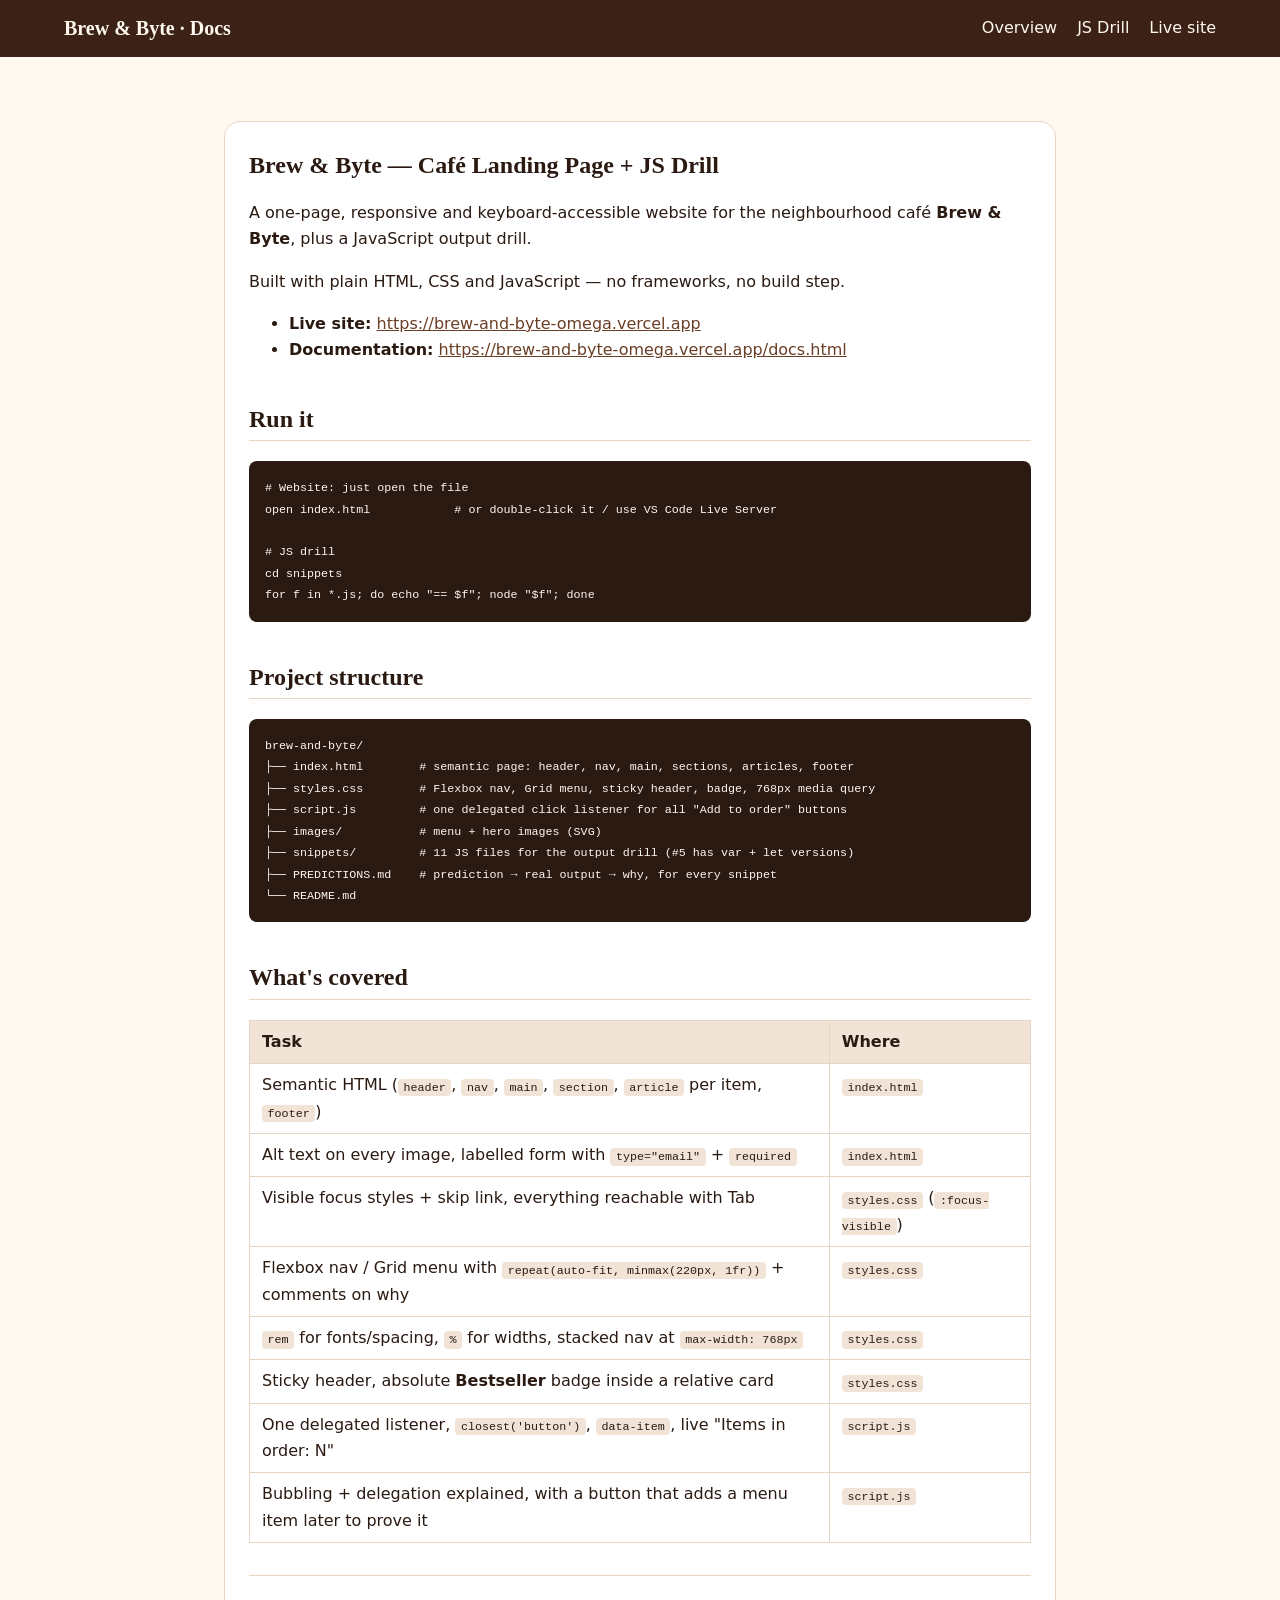
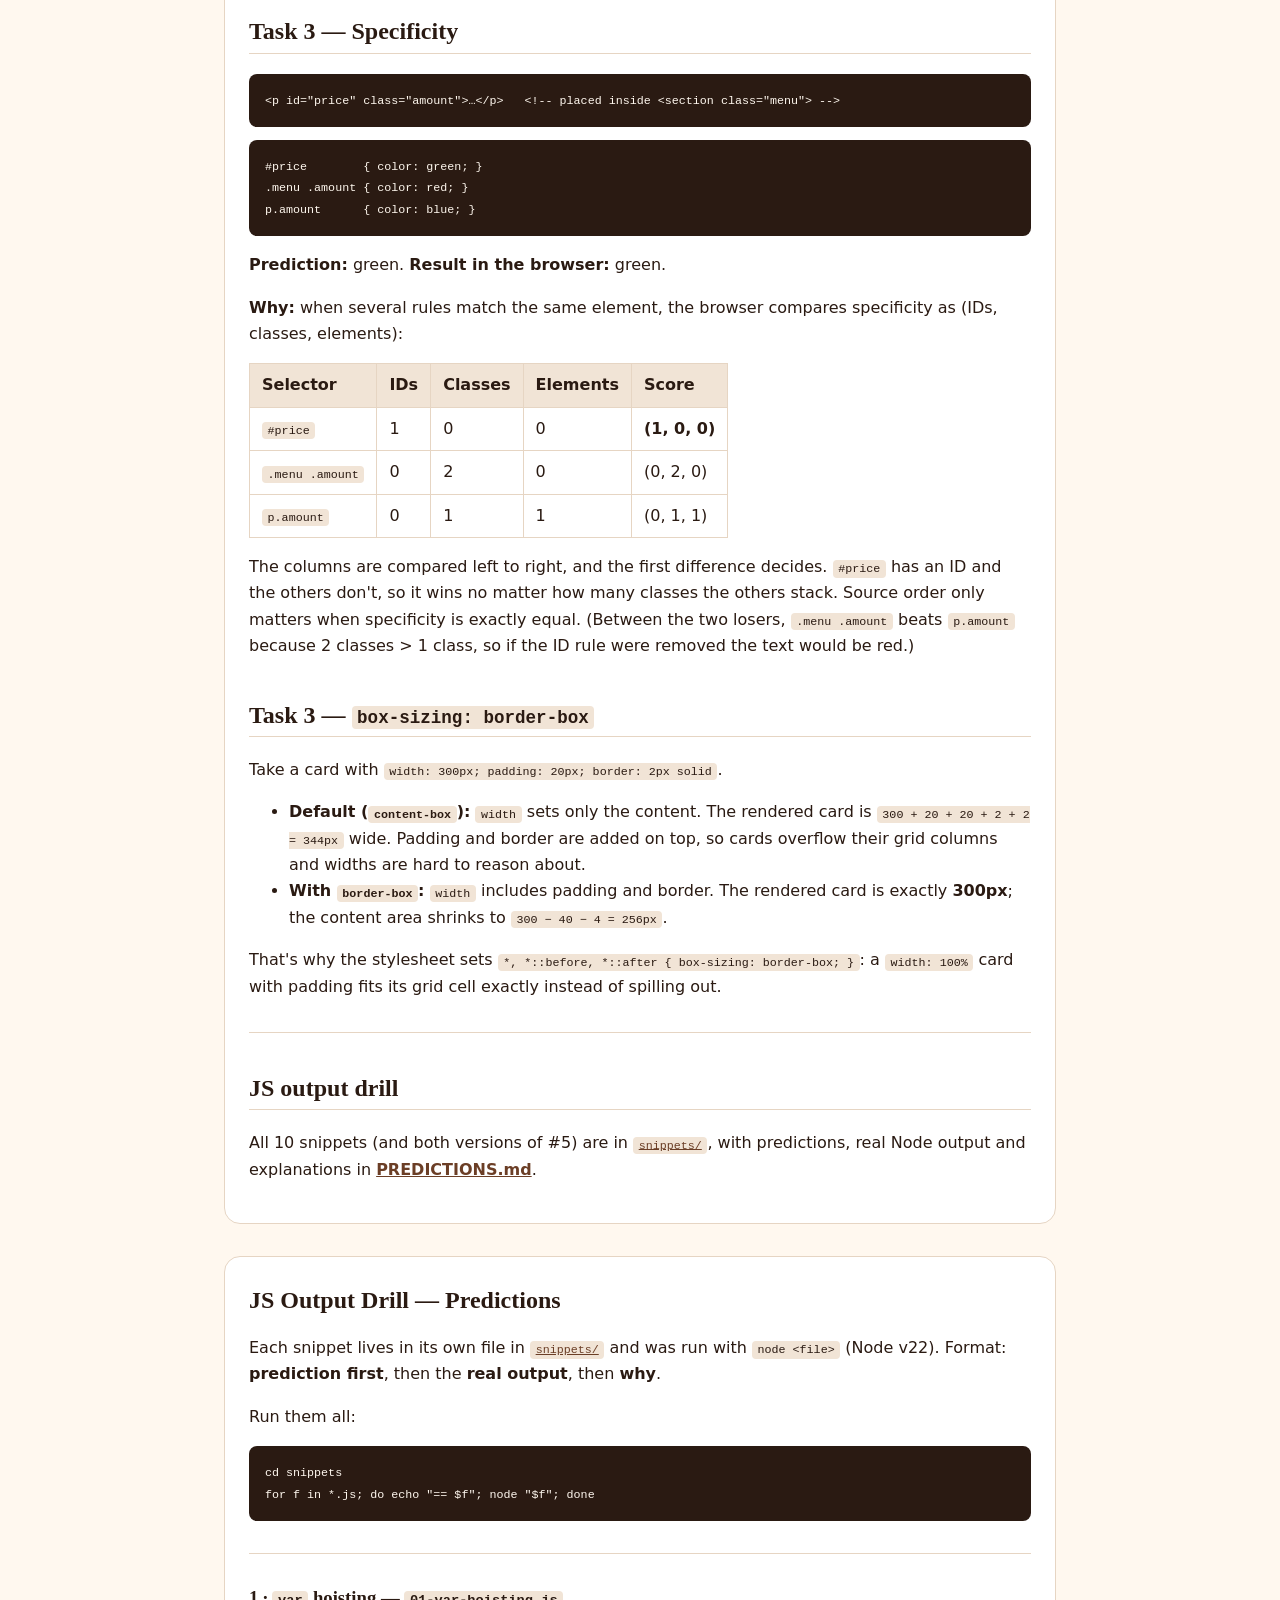
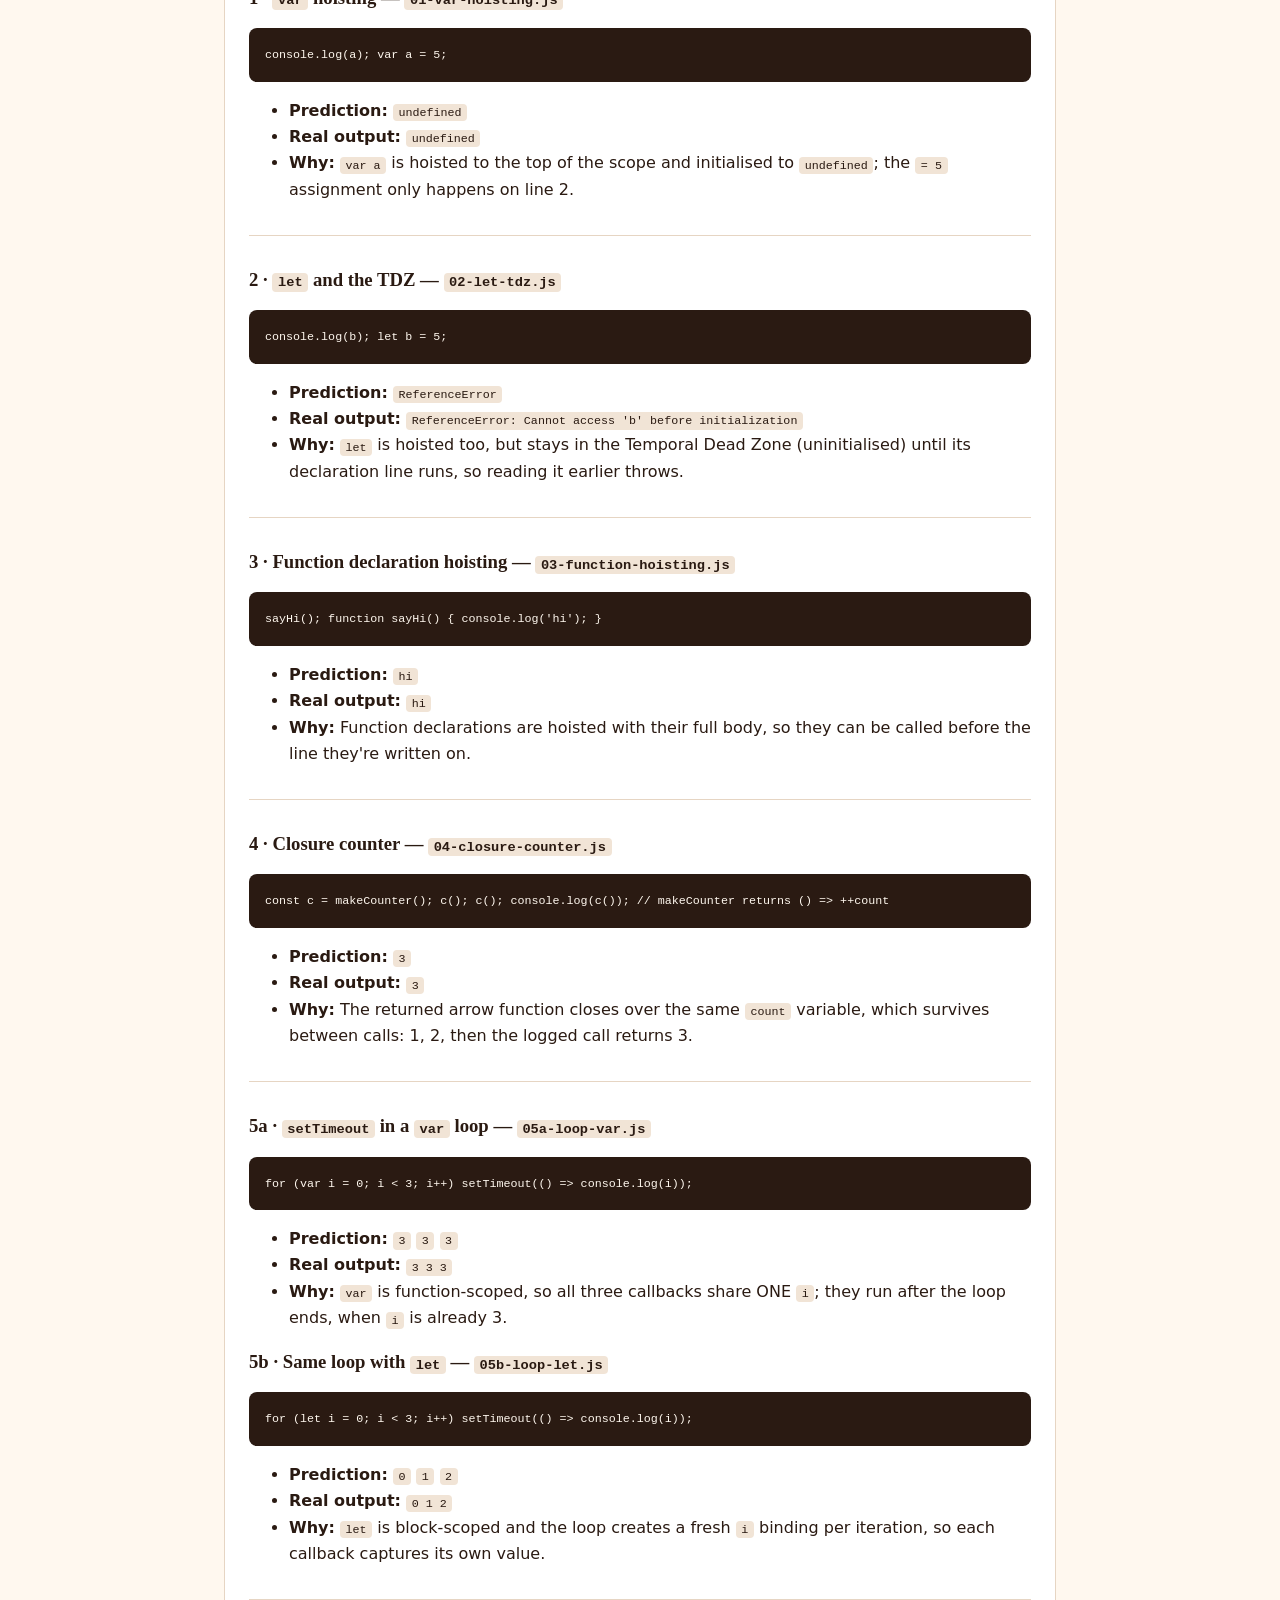
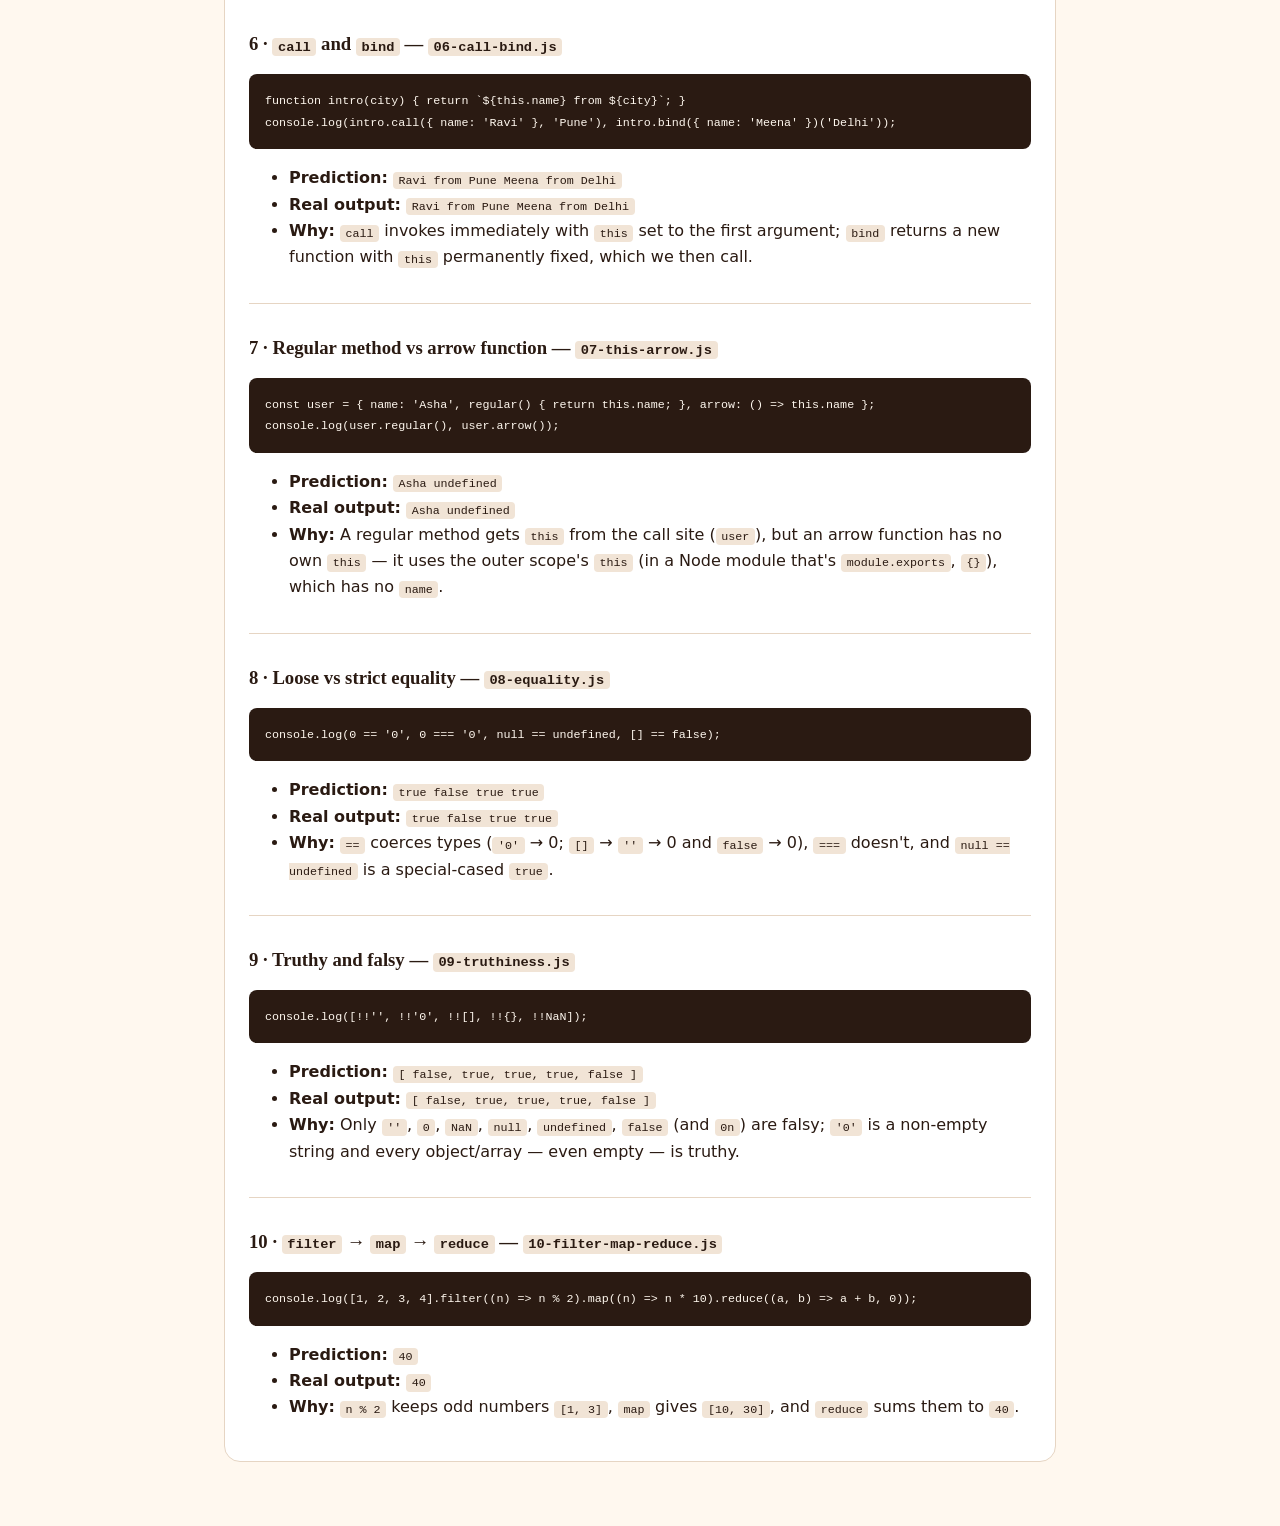
==== docs.html @ 35bbc421 "Add documentation page and live links" ====
<!DOCTYPE html>
<html lang="en">
<head>
  <meta charset="UTF-8" />
  <meta name="viewport" content="width=device-width, initial-scale=1.0" />
  <title>Brew &amp; Byte · Documentation</title>
  <style>
    *,*::before,*::after{box-sizing:border-box}
    body{margin:0;font-family:system-ui,-apple-system,"Segoe UI",Roboto,sans-serif;line-height:1.65;color:#2a1a12;background:#fff8ef}
    header{position:sticky;top:0;background:#3b2116;color:#fff8ef;padding:.75rem 5%;display:flex;justify-content:space-between;align-items:center;gap:1rem;flex-wrap:wrap}
    header a{color:#fff8ef;text-decoration:none;margin-left:1.25rem}
    header a:focus-visible,a:focus-visible{outline:.1875rem solid #1f6feb;outline-offset:.1875rem}
    .brand{font-family:Georgia,serif;font-weight:700;font-size:1.25rem;margin:0}
    main{width:90%;max-width:52rem;margin:0 auto;padding:2rem 0 4rem}
    h1,h2,h3{font-family:Georgia,"Times New Roman",serif;line-height:1.25}
    h2{margin-top:2.5rem;border-bottom:.0625rem solid #e6d5c3;padding-bottom:.4rem}
    a{color:#6b3e26}
    code{background:#f1e4d6;padding:.1rem .35rem;border-radius:.25rem;font-size:.9em}
    pre{background:#2a1a12;color:#fff8ef;padding:1rem;border-radius:.5rem;overflow-x:auto}
    pre code{background:none;padding:0;color:inherit}
    table{border-collapse:collapse;width:100%;margin:1rem 0;display:block;overflow-x:auto}
    th,td{border:.0625rem solid #e6d5c3;padding:.5rem .75rem;text-align:left;vertical-align:top}
    th{background:#f1e4d6}
    hr{border:0;border-top:.0625rem solid #e6d5c3;margin:2rem 0}
    .part{background:#fff;border:.0625rem solid #e6d5c3;border-radius:1rem;padding:.5rem 1.5rem 1.5rem;margin-top:2rem}
  </style>
</head>
<body>
  <header>
    <p class="brand">Brew &amp; Byte · Docs</p>
    <nav aria-label="Documentation"><a href="#overview">Overview</a><a href="#predictions">JS Drill</a><a href="index.html">Live site</a></nav>
  </header>
  <main>
    <article class="part" id="overview"><h1>Brew &amp; Byte — Café Landing Page + JS Drill</h1>
<p>A one-page, responsive and keyboard-accessible website for the neighbourhood café <strong>Brew &amp; Byte</strong>, plus a JavaScript output drill.</p>
<p>Built with plain HTML, CSS and JavaScript — no frameworks, no build step.</p>
<ul>
<li><strong>Live site:</strong> <a href="https://brew-and-byte-omega.vercel.app">https://brew-and-byte-omega.vercel.app</a></li>
<li><strong>Documentation:</strong> <a href="https://brew-and-byte-omega.vercel.app/docs.html">https://brew-and-byte-omega.vercel.app/docs.html</a></li>
</ul>
<h2>Run it</h2>
<pre><code class="language-bash"># Website: just open the file
open index.html            # or double-click it / use VS Code Live Server

# JS drill
cd snippets
for f in *.js; do echo &quot;== $f&quot;; node &quot;$f&quot;; done
</code></pre>
<h2>Project structure</h2>
<pre><code>brew-and-byte/
├── index.html        # semantic page: header, nav, main, sections, articles, footer
├── styles.css        # Flexbox nav, Grid menu, sticky header, badge, 768px media query
├── script.js         # one delegated click listener for all &quot;Add to order&quot; buttons
├── images/           # menu + hero images (SVG)
├── snippets/         # 11 JS files for the output drill (#5 has var + let versions)
├── PREDICTIONS.md    # prediction → real output → why, for every snippet
└── README.md
</code></pre>
<h2>What's covered</h2>
<table>
<thead>
<tr>
<th>Task</th>
<th>Where</th>
</tr>
</thead>
<tbody>
<tr>
<td>Semantic HTML (<code>header</code>, <code>nav</code>, <code>main</code>, <code>section</code>, <code>article</code> per item, <code>footer</code>)</td>
<td><code>index.html</code></td>
</tr>
<tr>
<td>Alt text on every image, labelled form with <code>type="email"</code> + <code>required</code></td>
<td><code>index.html</code></td>
</tr>
<tr>
<td>Visible focus styles + skip link, everything reachable with Tab</td>
<td><code>styles.css</code> (<code>:focus-visible</code>)</td>
</tr>
<tr>
<td>Flexbox nav / Grid menu with <code>repeat(auto-fit, minmax(220px, 1fr))</code> + comments on why</td>
<td><code>styles.css</code></td>
</tr>
<tr>
<td><code>rem</code> for fonts/spacing, <code>%</code> for widths, stacked nav at <code>max-width: 768px</code></td>
<td><code>styles.css</code></td>
</tr>
<tr>
<td>Sticky header, absolute <strong>Bestseller</strong> badge inside a relative card</td>
<td><code>styles.css</code></td>
</tr>
<tr>
<td>One delegated listener, <code>closest('button')</code>, <code>data-item</code>, live "Items in order: N"</td>
<td><code>script.js</code></td>
</tr>
<tr>
<td>Bubbling + delegation explained, with a button that adds a menu item later to prove it</td>
<td><code>script.js</code></td>
</tr>
</tbody>
</table>
<hr />
<h2>Task 3 — Specificity</h2>
<pre><code class="language-html">&lt;p id=&quot;price&quot; class=&quot;amount&quot;&gt;…&lt;/p&gt;   &lt;!-- placed inside &lt;section class=&quot;menu&quot;&gt; --&gt;
</code></pre>
<pre><code class="language-css">#price        { color: green; }
.menu .amount { color: red; }
p.amount      { color: blue; }
</code></pre>
<p><strong>Prediction:</strong> green. <strong>Result in the browser:</strong> green.</p>
<p><strong>Why:</strong> when several rules match the same element, the browser compares specificity as (IDs, classes, elements):</p>
<table>
<thead>
<tr>
<th>Selector</th>
<th>IDs</th>
<th>Classes</th>
<th>Elements</th>
<th>Score</th>
</tr>
</thead>
<tbody>
<tr>
<td><code>#price</code></td>
<td>1</td>
<td>0</td>
<td>0</td>
<td><strong>(1, 0, 0)</strong></td>
</tr>
<tr>
<td><code>.menu .amount</code></td>
<td>0</td>
<td>2</td>
<td>0</td>
<td>(0, 2, 0)</td>
</tr>
<tr>
<td><code>p.amount</code></td>
<td>0</td>
<td>1</td>
<td>1</td>
<td>(0, 1, 1)</td>
</tr>
</tbody>
</table>
<p>The columns are compared left to right, and the first difference decides. <code>#price</code> has an ID and the others don't, so it wins no matter how many classes the others stack. Source order only matters when specificity is exactly equal. (Between the two losers, <code>.menu .amount</code> beats <code>p.amount</code> because 2 classes &gt; 1 class, so if the ID rule were removed the text would be red.)</p>
<h2>Task 3 — <code>box-sizing: border-box</code></h2>
<p>Take a card with <code>width: 300px; padding: 20px; border: 2px solid</code>.</p>
<ul>
<li><strong>Default (<code>content-box</code>):</strong> <code>width</code> sets only the content. The rendered card is <code>300 + 20 + 20 + 2 + 2 = 344px</code> wide. Padding and border are added on top, so cards overflow their grid columns and widths are hard to reason about.</li>
<li><strong>With <code>border-box</code>:</strong> <code>width</code> includes padding and border. The rendered card is exactly <strong>300px</strong>; the content area shrinks to <code>300 − 40 − 4 = 256px</code>.</li>
</ul>
<p>That's why the stylesheet sets <code>*, *::before, *::after { box-sizing: border-box; }</code>: a <code>width: 100%</code> card with padding fits its grid cell exactly instead of spilling out.</p>
<hr />
<h2>JS output drill</h2>
<p>All 10 snippets (and both versions of #5) are in <a href="#predictions"><code>snippets/</code></a>, with predictions, real Node output and explanations in <strong><a href="#predictions">PREDICTIONS.md</a></strong>.</p></article>
    <article class="part" id="predictions"><h1>JS Output Drill — Predictions</h1>
<p>Each snippet lives in its own file in <a href="#predictions"><code>snippets/</code></a> and was run with <code>node &lt;file&gt;</code> (Node v22).
Format: <strong>prediction first</strong>, then the <strong>real output</strong>, then <strong>why</strong>.</p>
<p>Run them all:</p>
<pre><code class="language-bash">cd snippets
for f in *.js; do echo &quot;== $f&quot;; node &quot;$f&quot;; done
</code></pre>
<hr />
<h3>1 · <code>var</code> hoisting — <code>01-var-hoisting.js</code></h3>
<pre><code class="language-js">console.log(a); var a = 5;
</code></pre>
<ul>
<li><strong>Prediction:</strong> <code>undefined</code></li>
<li><strong>Real output:</strong> <code>undefined</code></li>
<li><strong>Why:</strong> <code>var a</code> is hoisted to the top of the scope and initialised to <code>undefined</code>; the <code>= 5</code> assignment only happens on line 2.</li>
</ul>
<hr />
<h3>2 · <code>let</code> and the TDZ — <code>02-let-tdz.js</code></h3>
<pre><code class="language-js">console.log(b); let b = 5;
</code></pre>
<ul>
<li><strong>Prediction:</strong> <code>ReferenceError</code></li>
<li><strong>Real output:</strong> <code>ReferenceError: Cannot access 'b' before initialization</code></li>
<li><strong>Why:</strong> <code>let</code> is hoisted too, but stays in the Temporal Dead Zone (uninitialised) until its declaration line runs, so reading it earlier throws.</li>
</ul>
<hr />
<h3>3 · Function declaration hoisting — <code>03-function-hoisting.js</code></h3>
<pre><code class="language-js">sayHi(); function sayHi() { console.log('hi'); }
</code></pre>
<ul>
<li><strong>Prediction:</strong> <code>hi</code></li>
<li><strong>Real output:</strong> <code>hi</code></li>
<li><strong>Why:</strong> Function declarations are hoisted with their full body, so they can be called before the line they're written on.</li>
</ul>
<hr />
<h3>4 · Closure counter — <code>04-closure-counter.js</code></h3>
<pre><code class="language-js">const c = makeCounter(); c(); c(); console.log(c()); // makeCounter returns () =&gt; ++count
</code></pre>
<ul>
<li><strong>Prediction:</strong> <code>3</code></li>
<li><strong>Real output:</strong> <code>3</code></li>
<li><strong>Why:</strong> The returned arrow function closes over the same <code>count</code> variable, which survives between calls: 1, 2, then the logged call returns 3.</li>
</ul>
<hr />
<h3>5a · <code>setTimeout</code> in a <code>var</code> loop — <code>05a-loop-var.js</code></h3>
<pre><code class="language-js">for (var i = 0; i &lt; 3; i++) setTimeout(() =&gt; console.log(i));
</code></pre>
<ul>
<li><strong>Prediction:</strong> <code>3</code> <code>3</code> <code>3</code></li>
<li><strong>Real output:</strong>
  <code>3
  3
  3</code></li>
<li><strong>Why:</strong> <code>var</code> is function-scoped, so all three callbacks share ONE <code>i</code>; they run after the loop ends, when <code>i</code> is already 3.</li>
</ul>
<h3>5b · Same loop with <code>let</code> — <code>05b-loop-let.js</code></h3>
<pre><code class="language-js">for (let i = 0; i &lt; 3; i++) setTimeout(() =&gt; console.log(i));
</code></pre>
<ul>
<li><strong>Prediction:</strong> <code>0</code> <code>1</code> <code>2</code></li>
<li><strong>Real output:</strong>
  <code>0
  1
  2</code></li>
<li><strong>Why:</strong> <code>let</code> is block-scoped and the loop creates a fresh <code>i</code> binding per iteration, so each callback captures its own value.</li>
</ul>
<hr />
<h3>6 · <code>call</code> and <code>bind</code> — <code>06-call-bind.js</code></h3>
<pre><code class="language-js">function intro(city) { return `${this.name} from ${city}`; }
console.log(intro.call({ name: 'Ravi' }, 'Pune'), intro.bind({ name: 'Meena' })('Delhi'));
</code></pre>
<ul>
<li><strong>Prediction:</strong> <code>Ravi from Pune Meena from Delhi</code></li>
<li><strong>Real output:</strong> <code>Ravi from Pune Meena from Delhi</code></li>
<li><strong>Why:</strong> <code>call</code> invokes immediately with <code>this</code> set to the first argument; <code>bind</code> returns a new function with <code>this</code> permanently fixed, which we then call.</li>
</ul>
<hr />
<h3>7 · Regular method vs arrow function — <code>07-this-arrow.js</code></h3>
<pre><code class="language-js">const user = { name: 'Asha', regular() { return this.name; }, arrow: () =&gt; this.name };
console.log(user.regular(), user.arrow());
</code></pre>
<ul>
<li><strong>Prediction:</strong> <code>Asha undefined</code></li>
<li><strong>Real output:</strong> <code>Asha undefined</code></li>
<li><strong>Why:</strong> A regular method gets <code>this</code> from the call site (<code>user</code>), but an arrow function has no own <code>this</code> — it uses the outer scope's <code>this</code> (in a Node module that's <code>module.exports</code>, <code>{}</code>), which has no <code>name</code>.</li>
</ul>
<hr />
<h3>8 · Loose vs strict equality — <code>08-equality.js</code></h3>
<pre><code class="language-js">console.log(0 == '0', 0 === '0', null == undefined, [] == false);
</code></pre>
<ul>
<li><strong>Prediction:</strong> <code>true false true true</code></li>
<li><strong>Real output:</strong> <code>true false true true</code></li>
<li><strong>Why:</strong> <code>==</code> coerces types (<code>'0'</code> → 0; <code>[]</code> → <code>''</code> → 0 and <code>false</code> → 0), <code>===</code> doesn't, and <code>null == undefined</code> is a special-cased <code>true</code>.</li>
</ul>
<hr />
<h3>9 · Truthy and falsy — <code>09-truthiness.js</code></h3>
<pre><code class="language-js">console.log([!!'', !!'0', !![], !!{}, !!NaN]);
</code></pre>
<ul>
<li><strong>Prediction:</strong> <code>[ false, true, true, true, false ]</code></li>
<li><strong>Real output:</strong> <code>[ false, true, true, true, false ]</code></li>
<li><strong>Why:</strong> Only <code>''</code>, <code>0</code>, <code>NaN</code>, <code>null</code>, <code>undefined</code>, <code>false</code> (and <code>0n</code>) are falsy; <code>'0'</code> is a non-empty string and every object/array — even empty — is truthy.</li>
</ul>
<hr />
<h3>10 · <code>filter</code> → <code>map</code> → <code>reduce</code> — <code>10-filter-map-reduce.js</code></h3>
<pre><code class="language-js">console.log([1, 2, 3, 4].filter((n) =&gt; n % 2).map((n) =&gt; n * 10).reduce((a, b) =&gt; a + b, 0));
</code></pre>
<ul>
<li><strong>Prediction:</strong> <code>40</code></li>
<li><strong>Real output:</strong> <code>40</code></li>
<li><strong>Why:</strong> <code>n % 2</code> keeps odd numbers <code>[1, 3]</code>, <code>map</code> gives <code>[10, 30]</code>, and <code>reduce</code> sums them to <code>40</code>.</li>
</ul></article>
  </main>
</body>
</html>
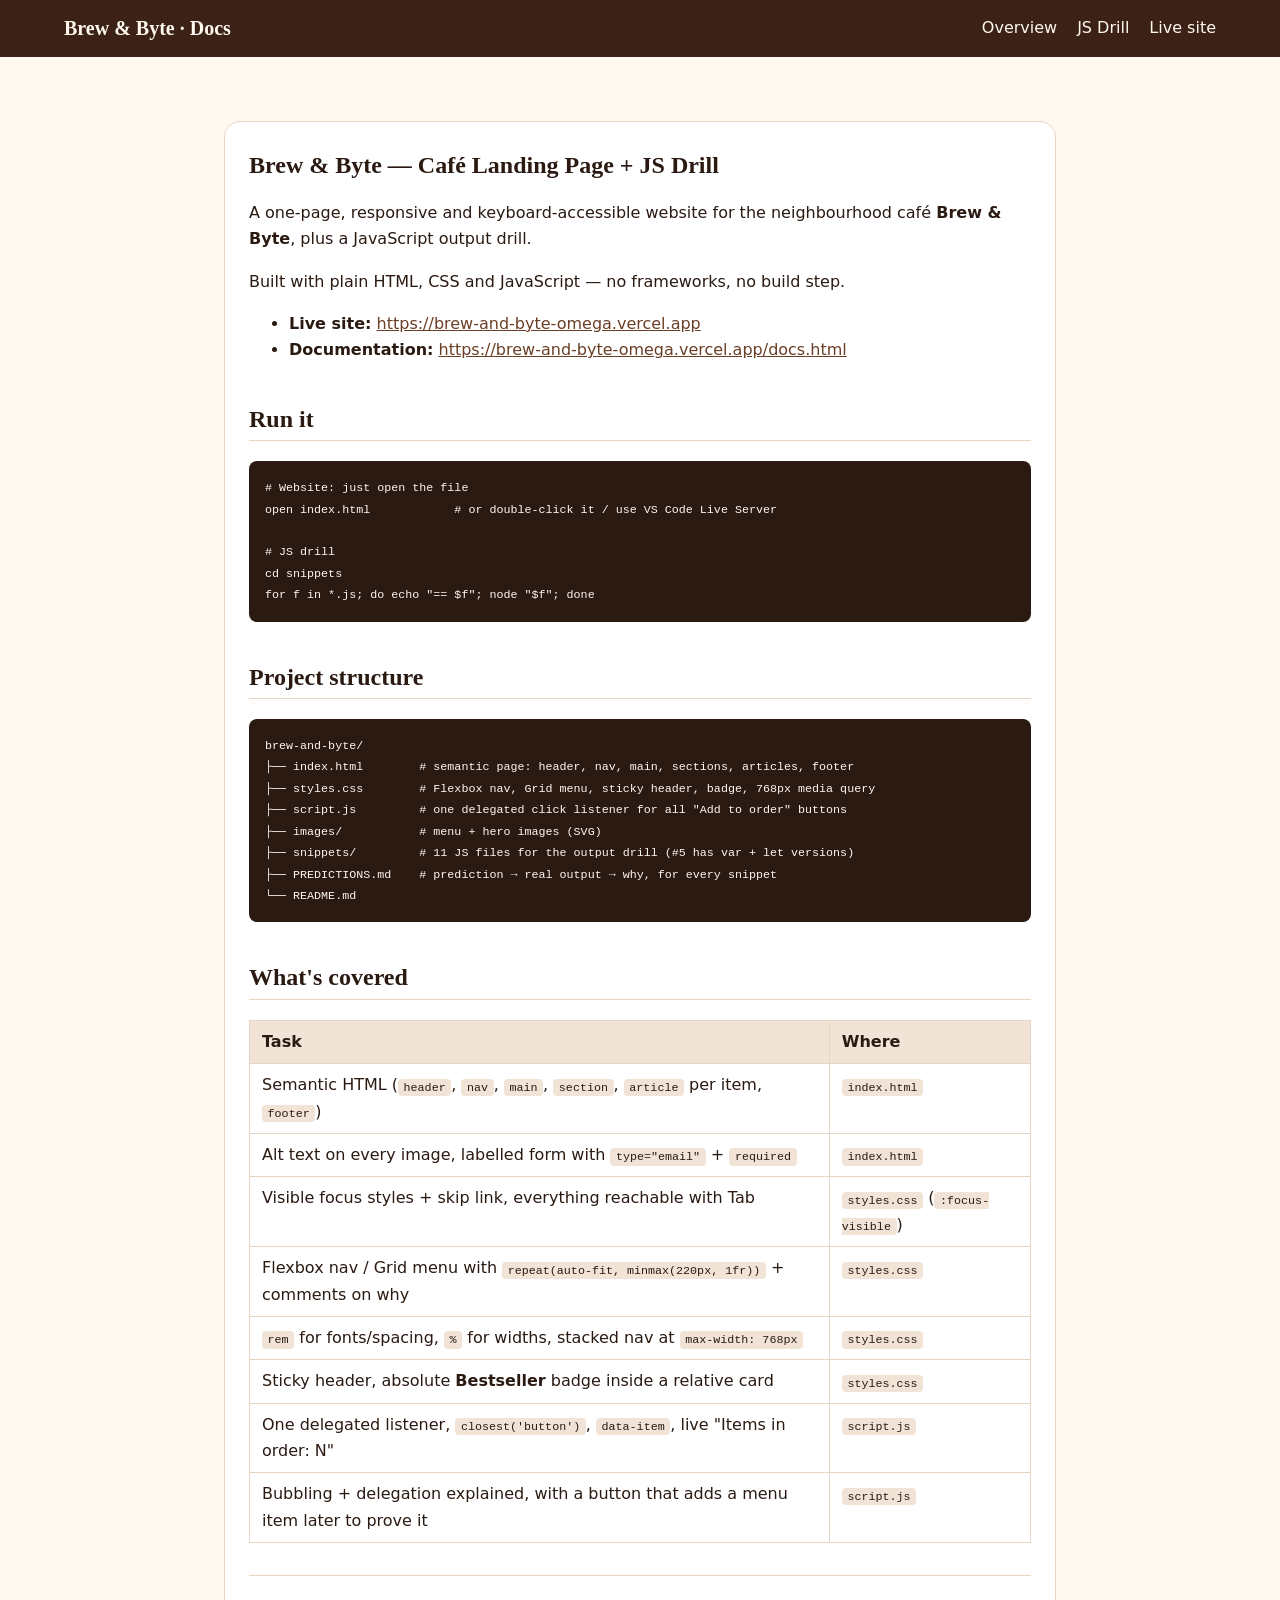
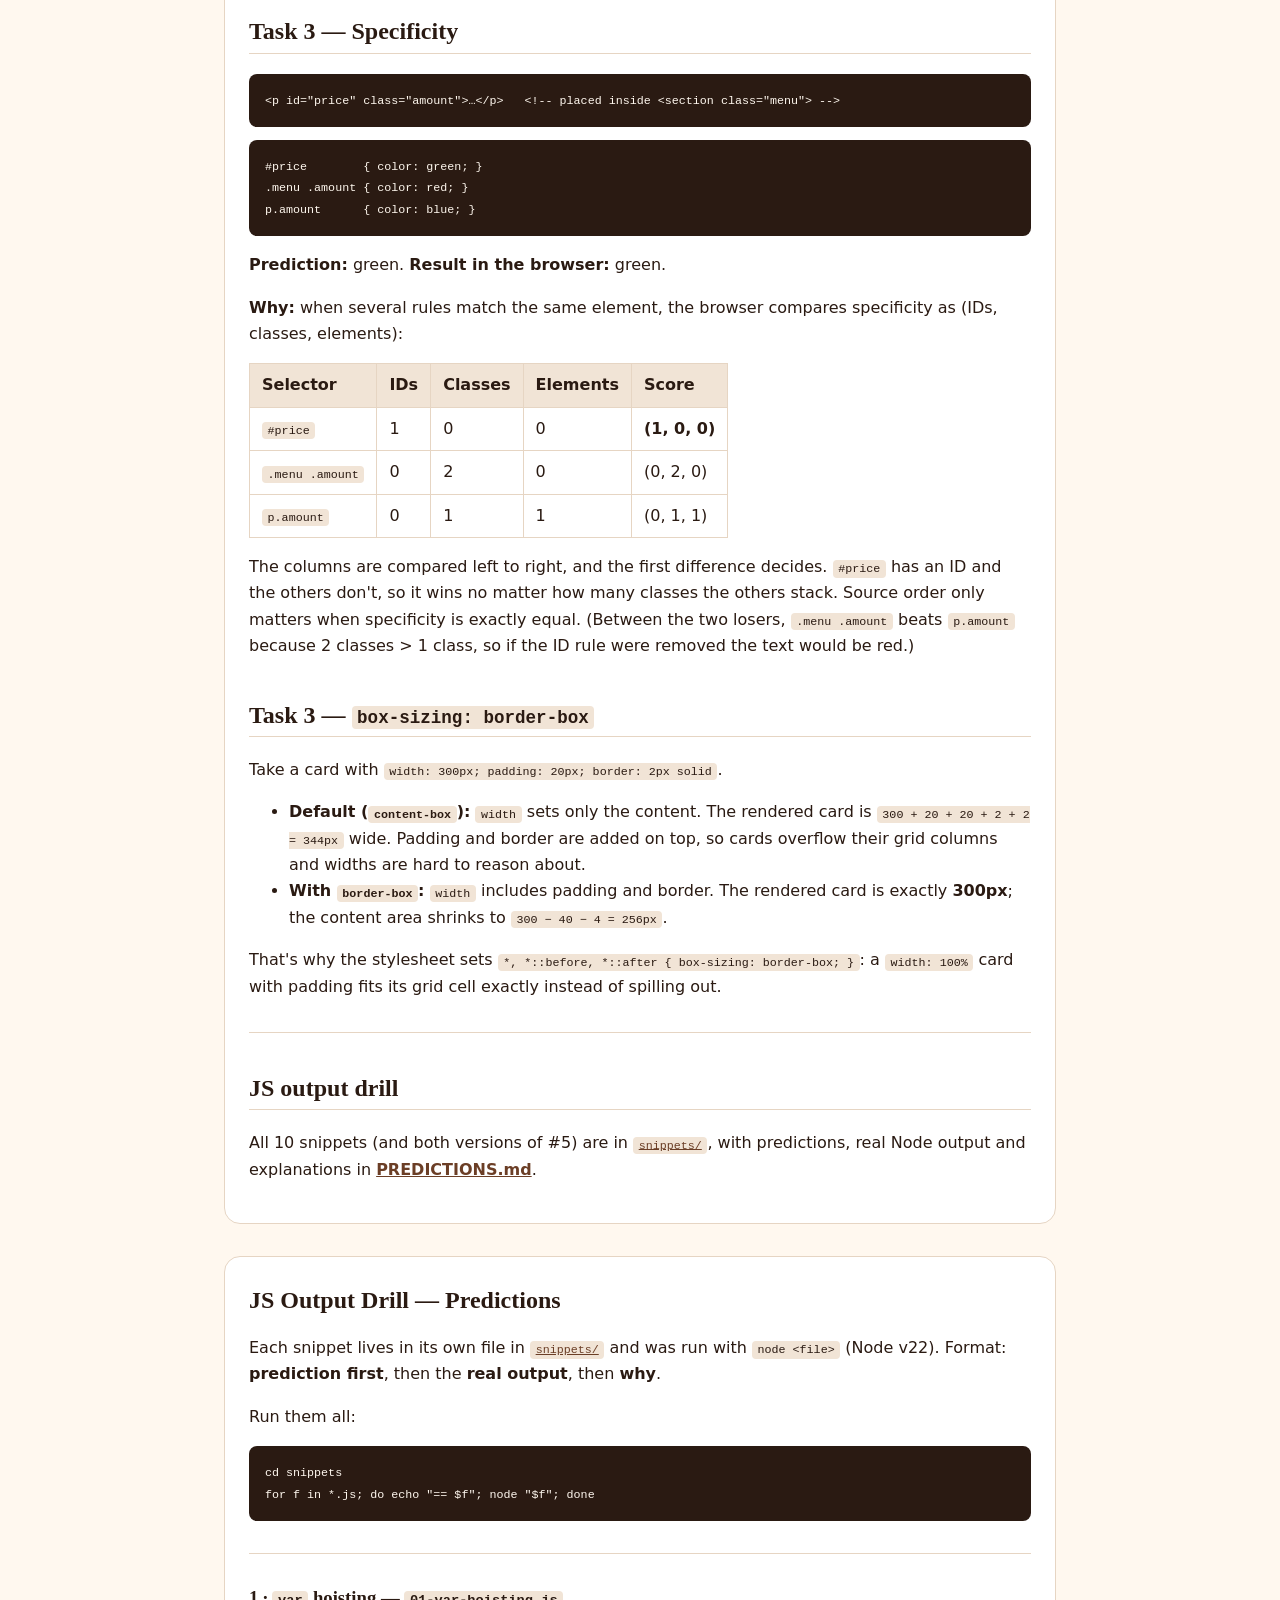
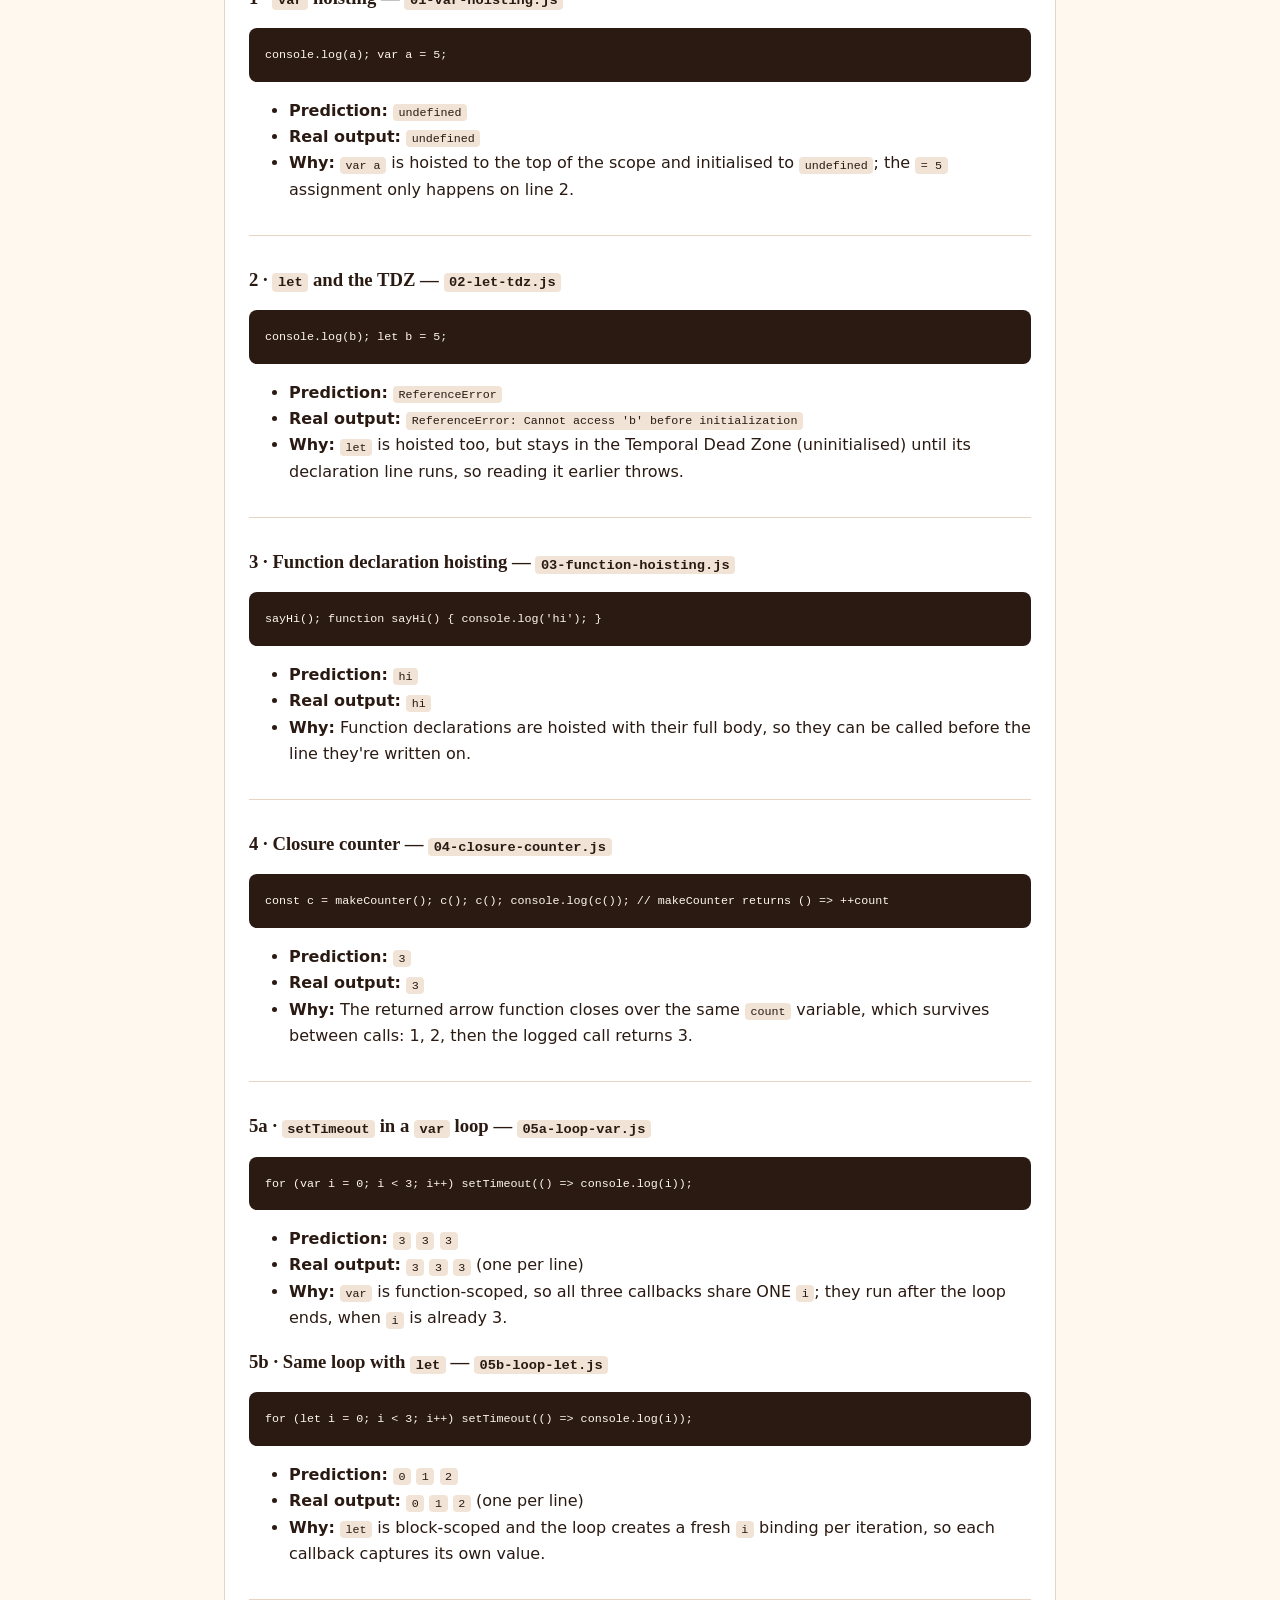
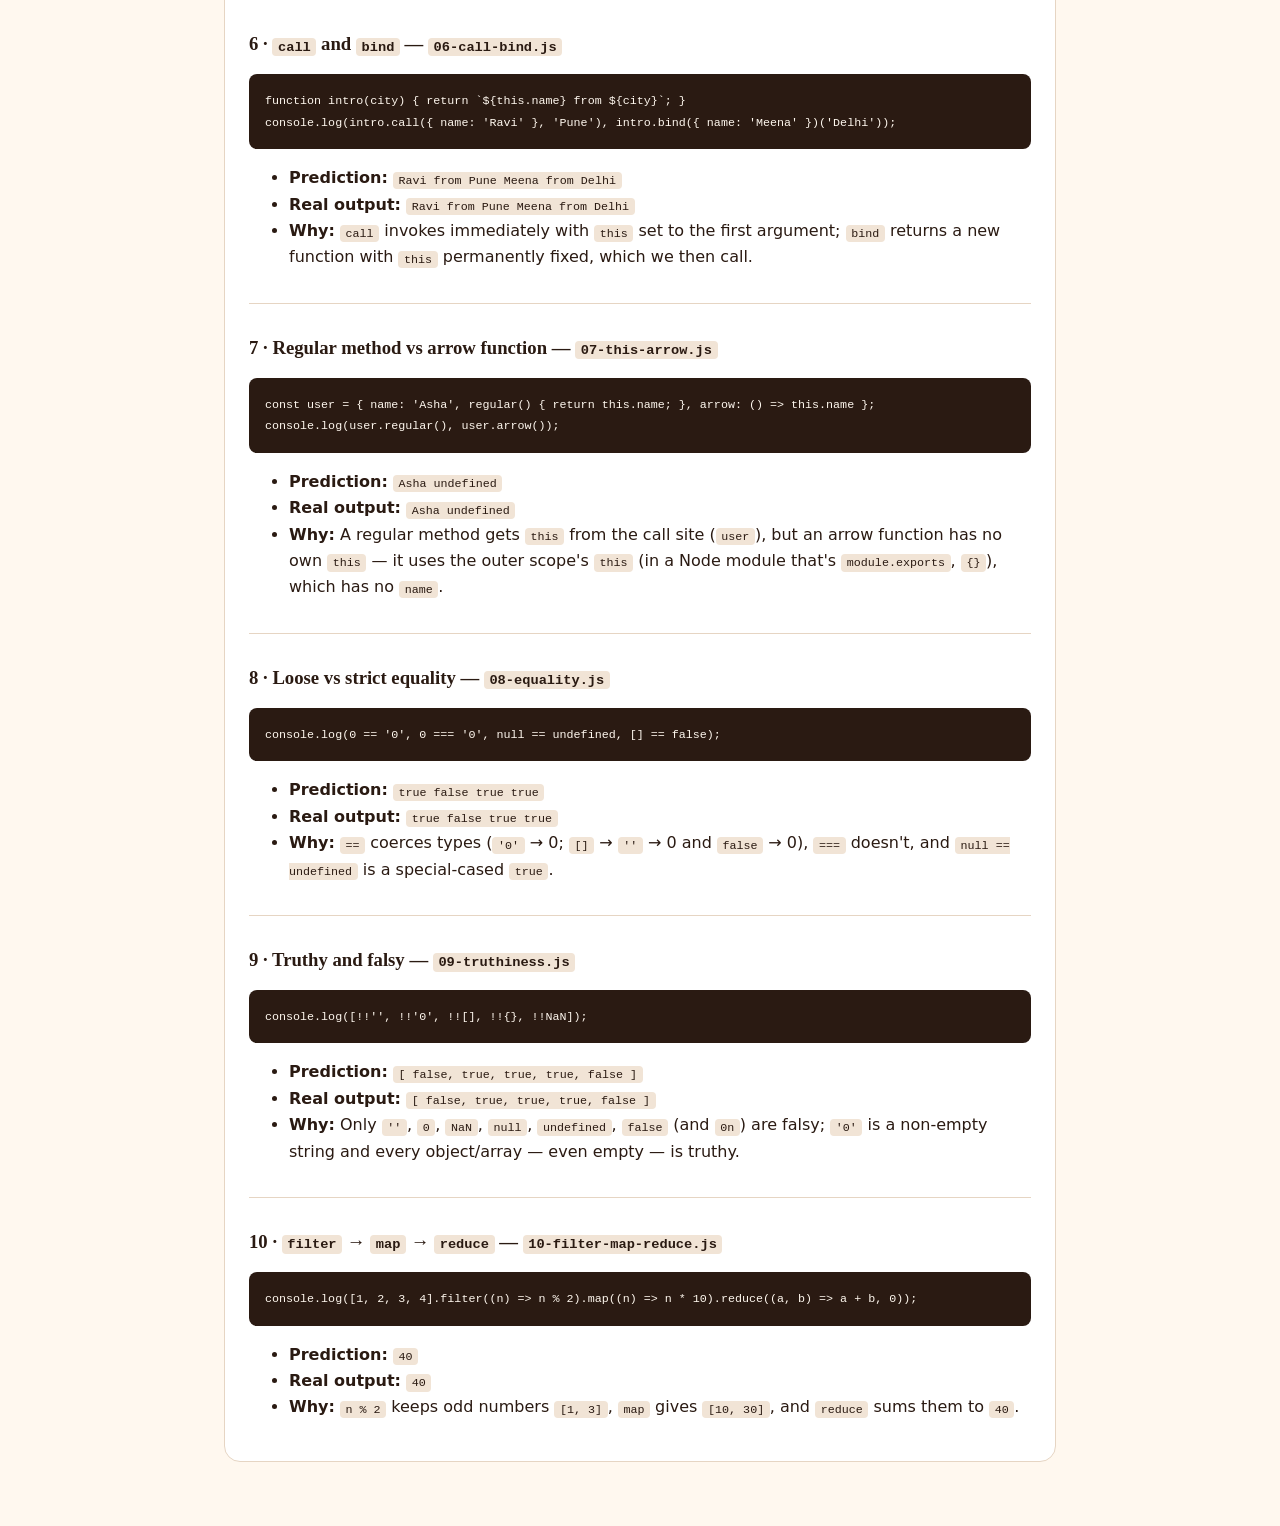
==== commit 96cbc731: "Tidy docs output formatting" ====
--- a/docs.html
+++ b/docs.html
@@ -204,9 +204,7 @@
 <ul>
 <li><strong>Prediction:</strong> <code>3</code> <code>3</code> <code>3</code></li>
 <li><strong>Real output:</strong>
-  <code>3
-  3
-  3</code></li>
+  <code>3</code> <code>3</code> <code>3</code> (one per line)</li>
 <li><strong>Why:</strong> <code>var</code> is function-scoped, so all three callbacks share ONE <code>i</code>; they run after the loop ends, when <code>i</code> is already 3.</li>
 </ul>
 <h3>5b · Same loop with <code>let</code> — <code>05b-loop-let.js</code></h3>
@@ -215,9 +213,7 @@
 <ul>
 <li><strong>Prediction:</strong> <code>0</code> <code>1</code> <code>2</code></li>
 <li><strong>Real output:</strong>
-  <code>0
-  1
-  2</code></li>
+  <code>0</code> <code>1</code> <code>2</code> (one per line)</li>
 <li><strong>Why:</strong> <code>let</code> is block-scoped and the loop creates a fresh <code>i</code> binding per iteration, so each callback captures its own value.</li>
 </ul>
 <hr />
